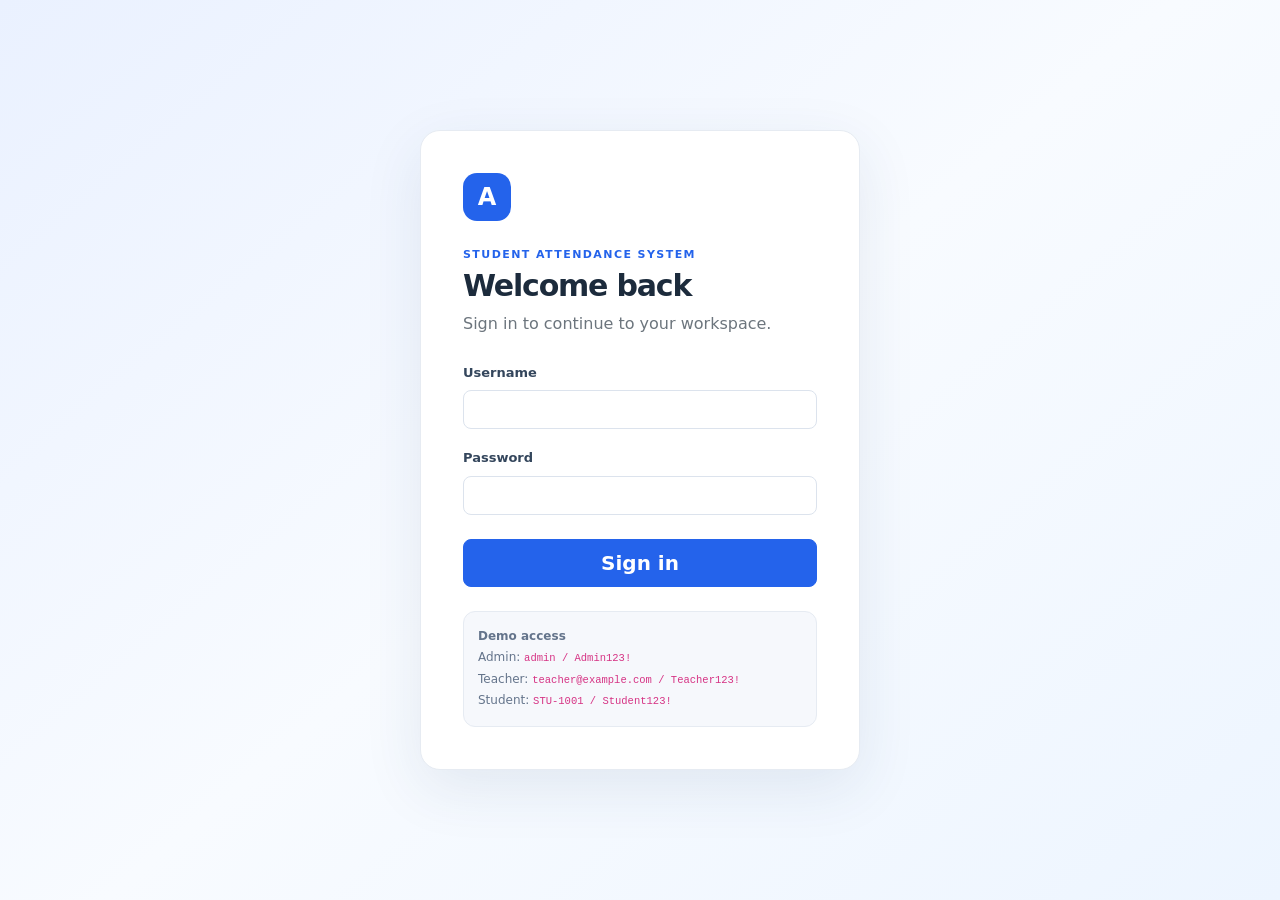
==== attendance-history.html @ 2befcc7b "Initial frontend commit" ====
<!doctype html>
<html lang="en"><head><meta charset="utf-8"><meta name="viewport" content="width=device-width, initial-scale=1"><title>Attendance history | Attendly</title>
<link href="https://cdn.jsdelivr.net/npm/bootstrap@5.3.3/dist/css/bootstrap.min.css" rel="stylesheet"><link href="css/style.css" rel="stylesheet"></head>
<body><div id="appShell"><main id="pageContent" class="loading-state">Loading attendance history…</main></div><script src="js/app.js"></script><script src="js/history.js"></script></body></html>
---- css/style.css ----
:root{--navy:#102b50;--blue:#2463eb;--pale:#f4f7fc;--muted:#708198;--line:#e6ebf2}
*{box-sizing:border-box}body{margin:0;background:var(--pale);color:#1c2b3c;font-family:Inter,ui-sans-serif,system-ui,-apple-system,"Segoe UI",sans-serif}
.login-page{min-height:100vh;display:grid;place-items:center;padding:24px;background:linear-gradient(140deg,#eaf1ff,#f8fbff 50%,#edf5ff)}
.login-card{width:min(100%,440px);padding:42px;background:#fff;border:1px solid var(--line);border-radius:20px;box-shadow:0 18px 60px #24446b18}
.brand-mark{height:48px;width:48px;display:grid;place-items:center;background:var(--blue);color:white;border-radius:14px;font-weight:800;font-size:24px;margin-bottom:26px}
.eyebrow{font-size:11px;letter-spacing:.13em;font-weight:800;color:var(--blue)}.login-card h1{font-size:30px;font-weight:750;letter-spacing:-.04em}
.demo-hint{background:#f6f8fc;border:1px solid var(--line);border-radius:12px;padding:14px;font-size:12px;line-height:1.8;color:#64748b}
.sidebar{position:fixed;inset:0 auto 0 0;width:250px;background:var(--navy);color:#c4d2e5;padding:24px 16px;z-index:10;display:flex;flex-direction:column}
.sidebar-brand{display:flex;align-items:center;gap:12px;color:white;font-weight:750;font-size:17px;padding:0 10px 32px;text-decoration:none}
.sidebar-brand .brand-mark{margin:0;width:36px;height:36px;border-radius:11px;font-size:18px}
.nav-caption{font-size:10px;letter-spacing:.15em;color:#8297b3;padding:0 12px;margin:6px 0 10px}
.side-link{padding:11px 12px;border-radius:9px;text-decoration:none;color:#c4d2e5;font-size:14px;margin:2px 0;display:flex;gap:12px;align-items:center}
.side-link:hover,.side-link.active{color:#fff;background:#ffffff18}.side-icon{width:18px;text-align:center;font-size:16px}
.sidebar-bottom{margin-top:auto;border-top:1px solid #ffffff1c;padding:16px 8px 0;font-size:12px}.user-chip{color:white;font-weight:650;overflow:hidden;text-overflow:ellipsis}
.main-area{margin-left:250px;min-height:100vh}.topbar{height:72px;background:white;border-bottom:1px solid var(--line);display:flex;align-items:center;justify-content:space-between;padding:0 34px;position:sticky;top:0;z-index:5}
.page-content{padding:30px 34px;max-width:1500px;margin:auto}.page-heading{display:flex;justify-content:space-between;align-items:flex-start;gap:16px;margin-bottom:24px}
.page-heading h1{font-size:25px;font-weight:750;letter-spacing:-.035em;margin:0 0 6px}.page-heading p{color:var(--muted);margin:0;font-size:14px}
.content-card,.stat-card{background:white;border:1px solid var(--line);border-radius:14px;box-shadow:0 3px 15px #223a5905}
.content-card{padding:22px;margin-bottom:20px}.stat-card{padding:21px;height:100%}.stat-label{font-size:13px;color:var(--muted);font-weight:550}.stat-number{font-size:29px;font-weight:750;margin:8px 0 2px;letter-spacing:-.04em}.stat-icon{width:40px;height:40px;border-radius:12px;background:#edf3ff;color:var(--blue);display:grid;place-items:center;font-size:19px}
.table{--bs-table-bg:transparent;margin-bottom:0}.table thead th{font-size:11px;text-transform:uppercase;letter-spacing:.07em;color:#77869a;border-bottom-color:var(--line);font-weight:700;white-space:nowrap}.table td{vertical-align:middle;color:#334155;font-size:13px;border-bottom-color:#eef1f5}
.table-responsive{border:1px solid var(--line);border-radius:10px}.table-responsive .table{min-width:650px}.form-label{font-size:13px;font-weight:650;color:#34465c}.form-control,.form-select{border-color:#dce3ed;border-radius:8px;font-size:14px}.form-control:focus,.form-select:focus{border-color:#7ea1f8;box-shadow:0 0 0 .2rem #2463eb18}
.btn{font-weight:600;border-radius:8px}.btn-primary{background:var(--blue);border-color:var(--blue)}.btn-light{border:1px solid var(--line);background:#fff}
.badge-status{border-radius:20px;padding:6px 9px;font-size:11px;font-weight:700}.status-present{background:#e9f8f0;color:#13834a}.status-absent{background:#fff0f0;color:#bf3e45}.status-late{background:#fff5df;color:#9a6800}
.inline-alert{margin-bottom:18px}.empty-state{padding:35px;text-align:center;color:var(--muted);font-size:14px}.loading-state{padding:70px;text-align:center;color:var(--muted)}
.activity-row{display:flex;align-items:center;gap:12px;padding:13px 0;border-bottom:1px solid #eef1f5}.activity-row:last-child{border:0}.avatar{width:35px;height:35px;border-radius:50%;display:grid;place-items:center;background:#edf3ff;color:var(--blue);font-size:12px;font-weight:750}
.table-actions{white-space:nowrap}.mobile-menu{display:none}.search-box{max-width:270px}.text-small{font-size:12px;color:var(--muted)}
@media(max-width:900px){.sidebar{width:218px}.main-area{margin-left:218px}.topbar{padding:0 22px}.page-content{padding:24px 22px}}
@media(max-width:700px){.sidebar{transform:translateX(-100%);transition:transform .2s}.sidebar.open{transform:translateX(0)}.main-area{margin-left:0}.topbar{height:62px;padding:0 16px}.page-content{padding:22px 15px}.mobile-menu{display:inline-flex}.page-heading{align-items:center}.page-heading h1{font-size:22px}.login-card{padding:30px 24px}}
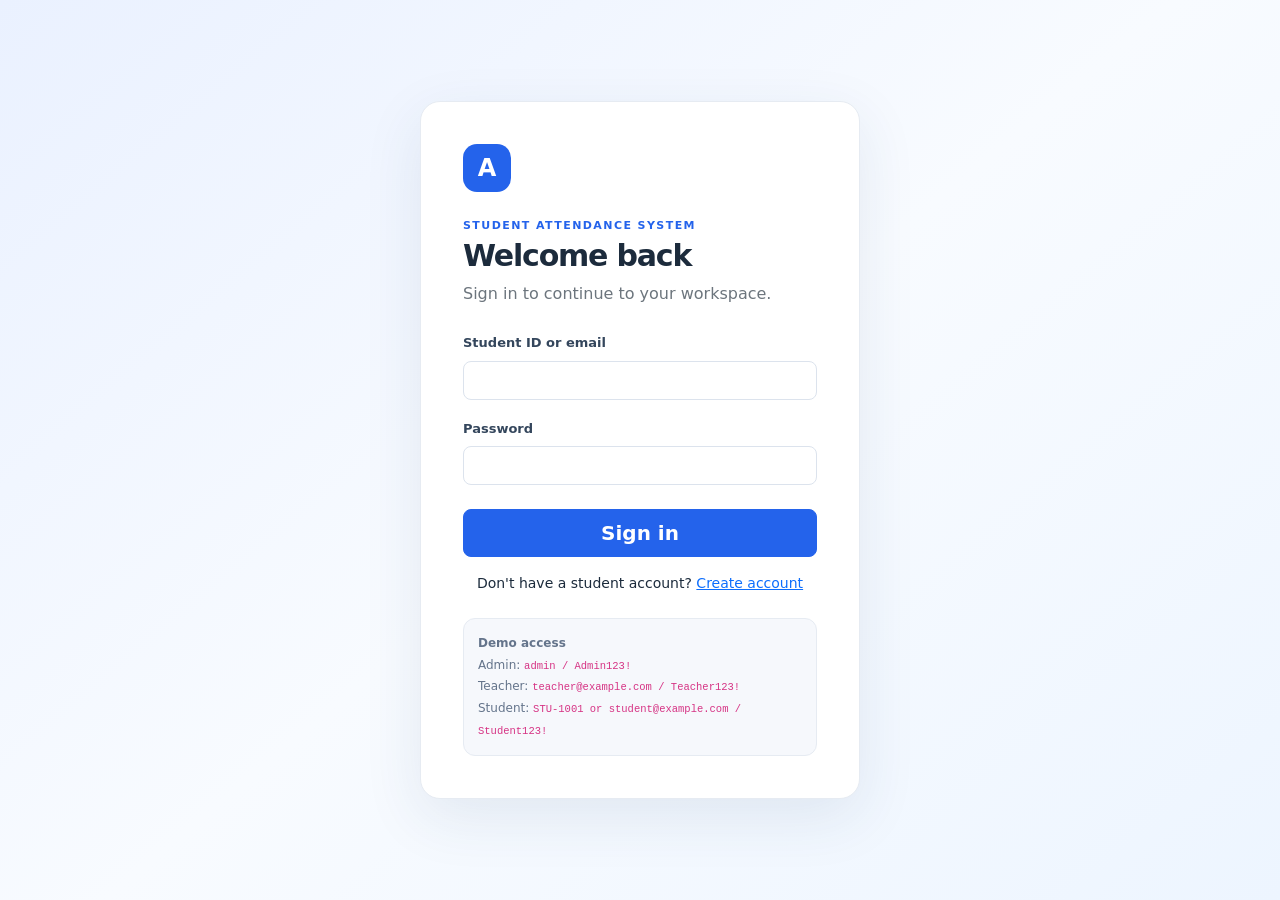
==== commit 63e7e8b7: "Prepare frontend for separate backend deployment Co-authored-by: Copilot <223556219+Copilot@users.no" ====
--- a/attendance-history.html
+++ b/attendance-history.html
@@ -1,4 +1,4 @@
 <!doctype html>
 <html lang="en"><head><meta charset="utf-8"><meta name="viewport" content="width=device-width, initial-scale=1"><title>Attendance history | Attendly</title>
 <link href="https://cdn.jsdelivr.net/npm/bootstrap@5.3.3/dist/css/bootstrap.min.css" rel="stylesheet"><link href="css/style.css" rel="stylesheet"></head>
-<body><div id="appShell"><main id="pageContent" class="loading-state">Loading attendance history…</main></div><script src="js/app.js"></script><script src="js/history.js"></script></body></html>
+<body><div id="appShell"><main id="pageContent" class="loading-state">Loading attendance history…</main></div><script src="js/config.js"></script><script src="js/app.js"></script><script src="js/history.js"></script></body></html>
